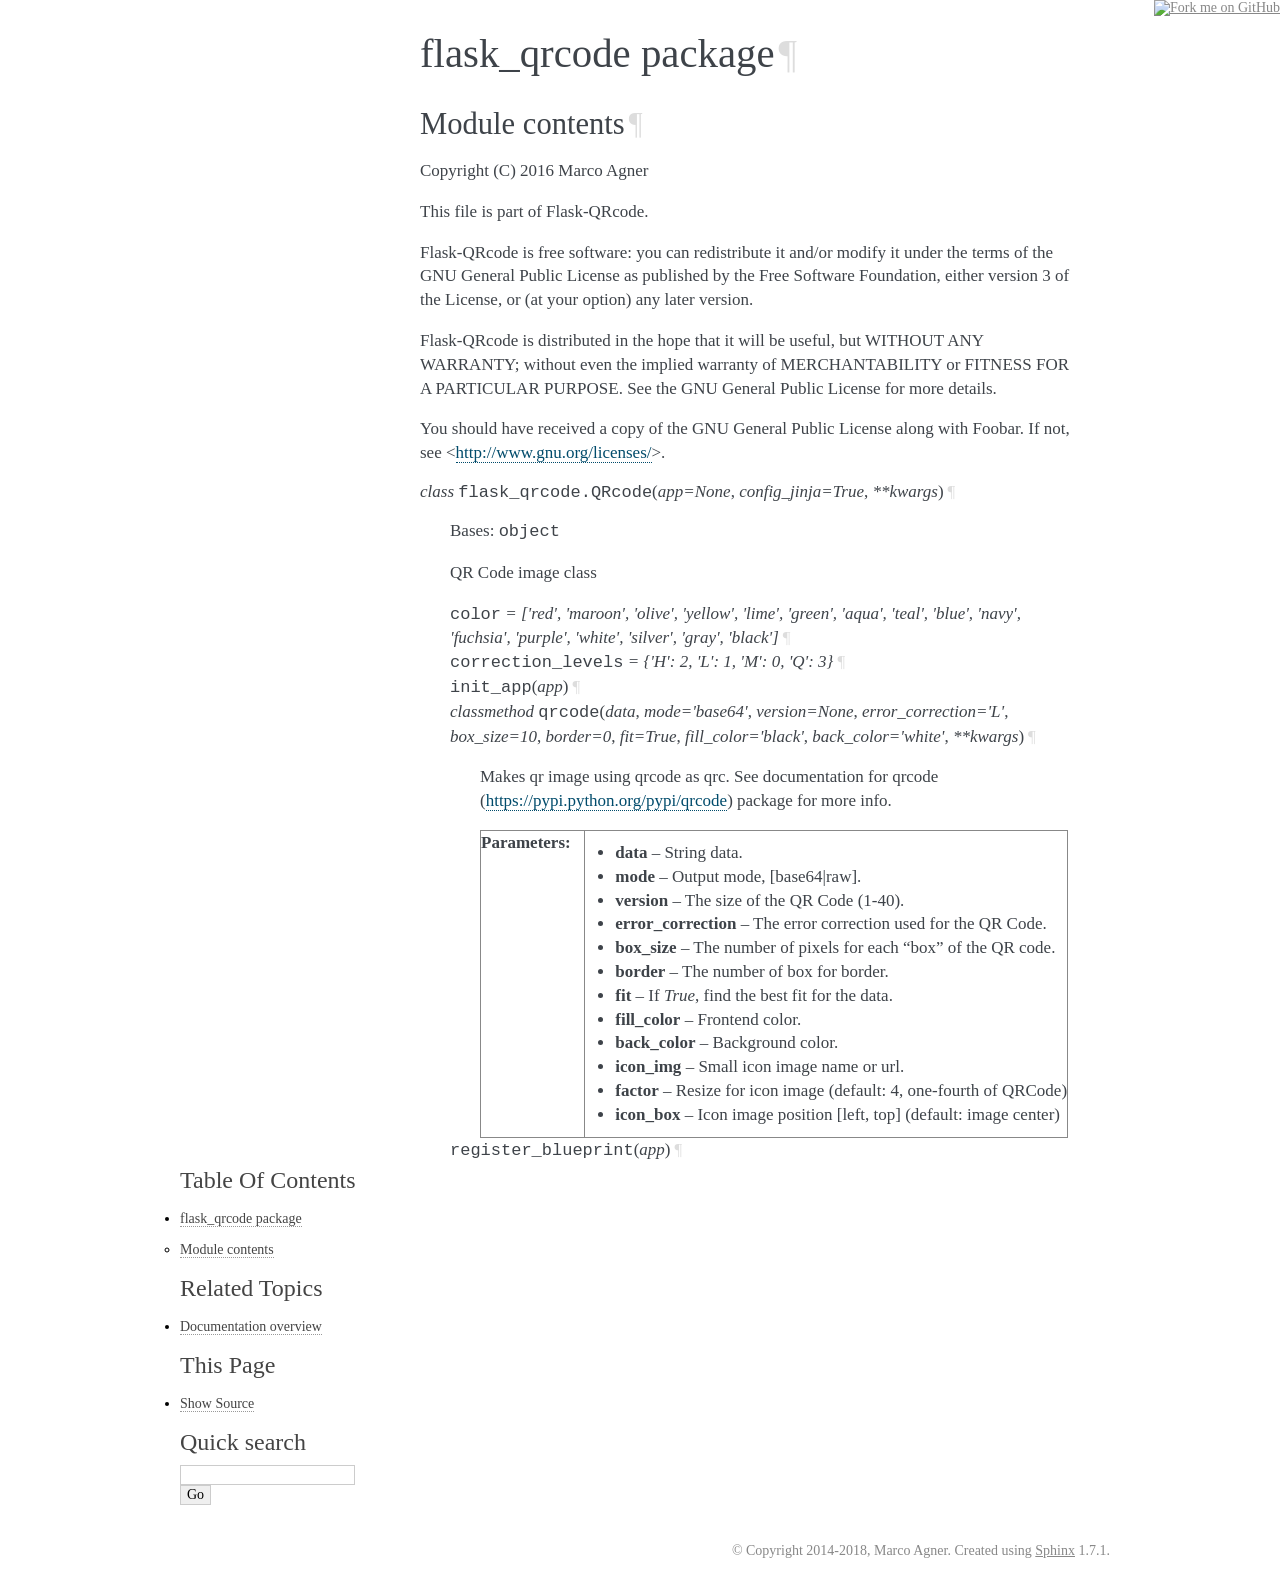
==== flask_qrcode.html @ ffb0a92d "sphinx docs update" ====
<!DOCTYPE html PUBLIC "-//W3C//DTD XHTML 1.0 Transitional//EN"
  "http://www.w3.org/TR/xhtml1/DTD/xhtml1-transitional.dtd">

<html xmlns="http://www.w3.org/1999/xhtml">
  <head>
    <meta http-equiv="X-UA-Compatible" content="IE=Edge" />
    <meta http-equiv="Content-Type" content="text/html; charset=utf-8" />
    <title>flask_qrcode package &#8212; Flask-QRcode v2.0.0 documentation</title>
    <link rel="stylesheet" href="_static/flasky.css" type="text/css" />
    <link rel="stylesheet" href="_static/pygments.css" type="text/css" />
    <script type="text/javascript" src="_static/documentation_options.js"></script>
    <script type="text/javascript" src="_static/jquery.js"></script>
    <script type="text/javascript" src="_static/underscore.js"></script>
    <script type="text/javascript" src="_static/doctools.js"></script>
    <link rel="index" title="Index" href="genindex.html" />
    <link rel="search" title="Search" href="search.html" />
     
    
    <meta name="viewport" content="width=device-width, initial-scale=0.9, maximum-scale=0.9">

  </head><body>
    
    

    <div class="related" role="navigation" aria-label="related navigation">
      <h3>Navigation</h3>
      <ul>
        <li class="right" style="margin-right: 10px">
          <a href="genindex.html" title="General Index"
             accesskey="I">index</a></li>
        <li class="right" >
          <a href="py-modindex.html" title="Python Module Index"
             >modules</a> |</li>
        <li class="nav-item nav-item-0"><a href="index.html">Flask-QRcode v2.0.0 documentation</a> &#187;</li> 
      </ul>
    </div>  

    <div class="document">
      <div class="documentwrapper">
        <div class="bodywrapper">
          <div class="body" role="main">
            
  <div class="section" id="flask-qrcode-package">
<h1>flask_qrcode package<a class="headerlink" href="#flask-qrcode-package" title="Permalink to this headline">¶</a></h1>
<div class="section" id="module-flask_qrcode">
<span id="module-contents"></span><h2>Module contents<a class="headerlink" href="#module-flask_qrcode" title="Permalink to this headline">¶</a></h2>
<p>Copyright (C) 2016 Marco Agner</p>
<p>This file is part of Flask-QRcode.</p>
<p>Flask-QRcode is free software: you can redistribute it and/or modify
it under the terms of the GNU General Public License as published by
the Free Software Foundation, either version 3 of the License, or
(at your option) any later version.</p>
<p>Flask-QRcode is distributed in the hope that it will be useful,
but WITHOUT ANY WARRANTY; without even the implied warranty of
MERCHANTABILITY or FITNESS FOR A PARTICULAR PURPOSE.  See the
GNU General Public License for more details.</p>
<p>You should have received a copy of the GNU General Public License
along with Foobar.  If not, see &lt;<a class="reference external" href="http://www.gnu.org/licenses/">http://www.gnu.org/licenses/</a>&gt;.</p>
<dl class="class">
<dt id="flask_qrcode.QRcode">
<em class="property">class </em><code class="descclassname">flask_qrcode.</code><code class="descname">QRcode</code><span class="sig-paren">(</span><em>app=None</em>, <em>config_jinja=True</em>, <em>**kwargs</em><span class="sig-paren">)</span><a class="headerlink" href="#flask_qrcode.QRcode" title="Permalink to this definition">¶</a></dt>
<dd><p>Bases: <code class="xref py py-class docutils literal notranslate"><span class="pre">object</span></code></p>
<p>QR Code image class</p>
<dl class="attribute">
<dt id="flask_qrcode.QRcode.color">
<code class="descname">color</code><em class="property"> = ['red', 'maroon', 'olive', 'yellow', 'lime', 'green', 'aqua', 'teal', 'blue', 'navy', 'fuchsia', 'purple', 'white', 'silver', 'gray', 'black']</em><a class="headerlink" href="#flask_qrcode.QRcode.color" title="Permalink to this definition">¶</a></dt>
<dd></dd></dl>

<dl class="attribute">
<dt id="flask_qrcode.QRcode.correction_levels">
<code class="descname">correction_levels</code><em class="property"> = {'H': 2, 'L': 1, 'M': 0, 'Q': 3}</em><a class="headerlink" href="#flask_qrcode.QRcode.correction_levels" title="Permalink to this definition">¶</a></dt>
<dd></dd></dl>

<dl class="method">
<dt id="flask_qrcode.QRcode.init_app">
<code class="descname">init_app</code><span class="sig-paren">(</span><em>app</em><span class="sig-paren">)</span><a class="headerlink" href="#flask_qrcode.QRcode.init_app" title="Permalink to this definition">¶</a></dt>
<dd></dd></dl>

<dl class="classmethod">
<dt id="flask_qrcode.QRcode.qrcode">
<em class="property">classmethod </em><code class="descname">qrcode</code><span class="sig-paren">(</span><em>data</em>, <em>mode='base64'</em>, <em>version=None</em>, <em>error_correction='L'</em>, <em>box_size=10</em>, <em>border=0</em>, <em>fit=True</em>, <em>fill_color='black'</em>, <em>back_color='white'</em>, <em>**kwargs</em><span class="sig-paren">)</span><a class="headerlink" href="#flask_qrcode.QRcode.qrcode" title="Permalink to this definition">¶</a></dt>
<dd><p>Makes qr image using qrcode as qrc. See documentation
for qrcode (<a class="reference external" href="https://pypi.python.org/pypi/qrcode">https://pypi.python.org/pypi/qrcode</a>) package for more info.</p>
<table class="docutils field-list" frame="void" rules="none">
<col class="field-name" />
<col class="field-body" />
<tbody valign="top">
<tr class="field-odd field"><th class="field-name">Parameters:</th><td class="field-body"><ul class="first last simple">
<li><strong>data</strong> – String data.</li>
<li><strong>mode</strong> – Output mode, [base64|raw].</li>
<li><strong>version</strong> – The size of the QR Code (1-40).</li>
<li><strong>error_correction</strong> – The error correction used for the QR Code.</li>
<li><strong>box_size</strong> – The number of pixels for each “box” of the QR code.</li>
<li><strong>border</strong> – The number of box for border.</li>
<li><strong>fit</strong> – If <cite>True</cite>, find the best fit for the data.</li>
<li><strong>fill_color</strong> – Frontend color.</li>
<li><strong>back_color</strong> – Background color.</li>
<li><strong>icon_img</strong> – Small icon image name or url.</li>
<li><strong>factor</strong> – Resize for icon image (default: 4, one-fourth of QRCode)</li>
<li><strong>icon_box</strong> – Icon image position [left, top] (default: image center)</li>
</ul>
</td>
</tr>
</tbody>
</table>
</dd></dl>

<dl class="method">
<dt id="flask_qrcode.QRcode.register_blueprint">
<code class="descname">register_blueprint</code><span class="sig-paren">(</span><em>app</em><span class="sig-paren">)</span><a class="headerlink" href="#flask_qrcode.QRcode.register_blueprint" title="Permalink to this definition">¶</a></dt>
<dd></dd></dl>

</dd></dl>

</div>
</div>


          </div>
        </div>
      </div>
      <div class="sphinxsidebar" role="navigation" aria-label="main navigation">
        <div class="sphinxsidebarwrapper">
  <h3><a href="index.html">Table Of Contents</a></h3>
  <ul>
<li><a class="reference internal" href="#">flask_qrcode package</a><ul>
<li><a class="reference internal" href="#module-flask_qrcode">Module contents</a></li>
</ul>
</li>
</ul>
<h3>Related Topics</h3>
<ul>
  <li><a href="index.html">Documentation overview</a><ul>
  </ul></li>
</ul>
  <div role="note" aria-label="source link">
    <h3>This Page</h3>
    <ul class="this-page-menu">
      <li><a href="_sources/flask_qrcode.rst.txt"
            rel="nofollow">Show Source</a></li>
    </ul>
   </div>
<div id="searchbox" style="display: none" role="search">
  <h3>Quick search</h3>
    <div class="searchformwrapper">
    <form class="search" action="search.html" method="get">
      <input type="text" name="q" />
      <input type="submit" value="Go" />
      <input type="hidden" name="check_keywords" value="yes" />
      <input type="hidden" name="area" value="default" />
    </form>
    </div>
</div>
<script type="text/javascript">$('#searchbox').show(0);</script>
        </div>
      </div>
      <div class="clearer"></div>
    </div>

<div class="github">
    <a href="https://github.com/marcoagner/Flask-QRcode">
        <span>Fork me on GitHub</span>
        <img src="https://s3.amazonaws.com/github/ribbons/forkme_right_darkblue_121621.png" alt="Fork me on GitHub">
    </a>
</div>


    
    <div class="footer" role="contentinfo">
        &#169; Copyright 2014-2018, Marco Agner.
      Created using <a href="http://sphinx-doc.org/">Sphinx</a> 1.7.1.
    </div>
    

  </body>
</html>
---- _static/flasky.css ----
/*
 * flasky.css_t
 * ~~~~~~~~~~~~
 *
 * :copyright: Copyright 2010 by Armin Ronacher.
 * :license: Flask Design License, see LICENSE for details.
 */




@import url("basic.css");

/* -- page layout ---------------------------------------------------------- */

body {
    font-family: 'Georgia', serif;
    font-size: 17px;
    background-color: white;
    color: #000;
    margin: 0;
    padding: 0;
}

div.document {
    width: 940px;
    margin: 30px auto 0 auto;
}

div.documentwrapper {
    float: left;
    width: 100%;
}

div.bodywrapper {
    margin: 0 0 0 220px;
}

div.sphinxsidebar {
    width: 220px;
}

hr {
    border: 1px solid #b1b4b6;
}

div.body {
    background-color: #fff;
    color: #3e4349;
    padding: 0 30px 0 30px;
}

img.floatingflask {
    padding: 0 0 10px 10px;
    float: right;
}

div.footer {
    width: 940px;
    margin: 20px auto 30px auto;
    font-size: 14px;
    color: #888;
    text-align: right;
}

div.footer a {
    color: #888;
}

div.related {
    display: none;
}

div.sphinxsidebar a {
    color: #444;
    text-decoration: none;
    border-bottom: 1px dotted #999;
}

div.sphinxsidebar a:hover {
    border-bottom: 1px solid #999;
}

div.sphinxsidebar {
    font-size: 14px;
    line-height: 1.5;
}

div.sphinxsidebarwrapper {
    padding: 18px 10px;
}

div.sphinxsidebarwrapper p.logo {
    padding: 0 0 20px 0;
    margin: 0;
    text-align: center;
}

div.sphinxsidebar h3,
div.sphinxsidebar h4 {
    font-family: 'Garamond', 'Georgia', serif;
    color: #444;
    font-size: 24px;
    font-weight: normal;
    margin: 0 0 5px 0;
    padding: 0;
}

div.sphinxsidebar h4 {
    font-size: 20px;
}

div.sphinxsidebar h3 a {
    color: #444;
}

div.sphinxsidebar p.logo a,
div.sphinxsidebar h3 a,
div.sphinxsidebar p.logo a:hover,
div.sphinxsidebar h3 a:hover {
    border: none;
}

div.sphinxsidebar p {
    color: #555;
    margin: 10px 0;
}

div.sphinxsidebar ul {
    margin: 10px 0;
    padding: 0;
    color: #000;
}

div.sphinxsidebar input {
    border: 1px solid #ccc;
    font-family: 'Georgia', serif;
    font-size: 1em;
}

/* -- body styles ---------------------------------------------------------- */

a {
    color: #004b6b;
    text-decoration: underline;
}

a:hover {
    color: #6d4100;
    text-decoration: underline;
}

div.body h1,
div.body h2,
div.body h3,
div.body h4,
div.body h5,
div.body h6 {
    font-family: 'Garamond', 'Georgia', serif;
    font-weight: normal;
    margin: 30px 0 10px 0;
    padding: 0;
}


div.body h1 { margin-top: 0; padding-top: 0; font-size: 240%; }
div.body h2 { font-size: 180%; }
div.body h3 { font-size: 150%; }
div.body h4 { font-size: 130%; }
div.body h5 { font-size: 100%; }
div.body h6 { font-size: 100%; }

a.headerlink {
    color: #ddd;
    padding: 0 4px;
    text-decoration: none;
}

a.headerlink:hover {
    color: #444;
    background: #eaeaea;
}

div.body p, div.body dd, div.body li {
    line-height: 1.4;
}

div.admonition {
    background: #fafafa;
    margin: 20px -30px;
    padding: 10px 30px;
    border-top: 1px solid #ccc;
    border-bottom: 1px solid #ccc;
}

div.admonition tt.xref, div.admonition a tt {
    border-bottom: 1px solid #fafafa;
}

dd div.admonition {
    margin-left: -60px;
    padding-left: 60px;
}

div.admonition p.admonition-title {
    font-family: 'Garamond', 'Georgia', serif;
    font-weight: normal;
    font-size: 24px;
    margin: 0 0 10px 0;
    padding: 0;
    line-height: 1;
}

div.admonition p.last {
    margin-bottom: 0;
}

div.highlight {
    background-color: white;
}

dt:target, .highlight {
    background: #faf3e8;
}

div.note {
    background-color: #eee;
    border: 1px solid #ccc;
}

div.seealso {
    background-color: #ffc;
    border: 1px solid #ff6;
}

div.topic {
    background-color: #eee;
}

p.admonition-title {
    display: inline;
}

p.admonition-title:after {
    content: ":";
}

pre, tt {
    font-family: 'Consolas', 'Menlo', 'Deja Vu Sans Mono', 'Bitstream Vera Sans Mono', monospace;
    font-size: 0.9em;
}

img.screenshot {
}

tt.descname, tt.descclassname {
    font-size: 0.95em;
}

tt.descname {
    padding-right: 0.08em;
}

img.screenshot {
    -moz-box-shadow: 2px 2px 4px #eee;
    -webkit-box-shadow: 2px 2px 4px #eee;
    box-shadow: 2px 2px 4px #eee;
}

table.docutils {
    border: 1px solid #888;
    -moz-box-shadow: 2px 2px 4px #eee;
    -webkit-box-shadow: 2px 2px 4px #eee;
    box-shadow: 2px 2px 4px #eee;
}

table.docutils td, table.docutils th {
    border: 1px solid #888;
    padding: 0.25em 0.7em;
}

table.field-list, table.footnote {
    border: none;
    -moz-box-shadow: none;
    -webkit-box-shadow: none;
    box-shadow: none;
}

table.footnote {
    margin: 15px 0;
    width: 100%;
    border: 1px solid #eee;
    background: #fdfdfd;
    font-size: 0.9em;
}

table.footnote + table.footnote {
    margin-top: -15px;
    border-top: none;
}

table.field-list th {
    padding: 0 0.8em 0 0;
}

table.field-list td {
    padding: 0;
}

table.footnote td.label {
    width: 0;
    padding: 0.3em 0 0.3em 0.5em;
}

table.footnote td {
    padding: 0.3em 0.5em;
}

dl {
    margin: 0;
    padding: 0;
}

dl dd {
    margin-left: 30px;
}

blockquote {
    margin: 0 0 0 30px;
    padding: 0;
}

ul, ol {
    margin: 10px 0 10px 30px;
    padding: 0;
}

pre {
    background: #eee;
    padding: 7px 30px;
    margin: 15px -30px;
    line-height: 1.3;
}

dl pre, blockquote pre, li pre {
    margin-left: -60px;
    padding-left: 60px;
}

dl dl pre {
    margin-left: -90px;
    padding-left: 90px;
}

tt {
    background-color: #ecf0f3;
    color: #222;
    /* padding: 1px 2px; */
}

tt.xref, a tt {
    background-color: #fbfbfb;
    border-bottom: 1px solid white;
}

a.reference {
    text-decoration: none;
    border-bottom: 1px dotted #004b6b;
}

a.reference:hover {
    border-bottom: 1px solid #6d4100;
}

a.footnote-reference {
    text-decoration: none;
    font-size: 0.7em;
    vertical-align: top;
    border-bottom: 1px dotted #004b6b;
}

a.footnote-reference:hover {
    border-bottom: 1px solid #6d4100;
}

a:hover tt {
    background: #eee;
}

.github {
    position: fixed;
    top: 0;
    right: 0;
    border: 0;
    font-size: 14px;
    color: #888;
}

.github a {
    color: #888;
}

.github span {
    display: none;
}

@media screen and (max-width: 875px) {
    body {
        margin: 0;
        padding: 20px 30px;
    }

    div.documentwrapper {
        float: none;
        background: white;
        margin: 0;
    }

    div.sphinxsidebar {
        display: block;
        float: none;
        width: 102.5%;
        margin: 50px -30px 0;
        padding: 10px 30px;
        background: #333;
        color: white;
    }

    div.sphinxsidebarwrapper {
        padding: 0;
    }

    div.sphinxsidebar h3, div.sphinxsidebar h4, div.sphinxsidebar p,
    div.sphinxsidebar h3 a {
        color: white;
    }

    div.sphinxsidebar a {
        color: #aaa;
    }

    div.sphinxsidebar p.logo {
        display: none;
    }

    div.document {
        width: 100%;
        margin: 0;
    }

    div.related {
        display: block;
        margin: 0;
        padding: 10px 0 20px 0;
    }

    div.related ul,
    div.related ul li {
        margin: 0;
        padding: 0;
    }

    div.bodywrapper {
        margin: 0;
    }

    div.body {
        min-height: 0;
        padding: 0;
    }

    .rtd_doc_footer {
        display: none;
    }

    div.footer {
        width: auto;
        margin: 0 -30px -20px;
        padding: 10px 30px 20px;
        background: #333;
    }

    .github {
        display: block;
        position: relative;
        margin: 0 -30px;
        padding: 10px 30px;
        background: #333;
    }

    .github img {
        display: none;
    }

    .github span {
        display: inline;
    }

    ul {
        margin-left: 0;
    }
}
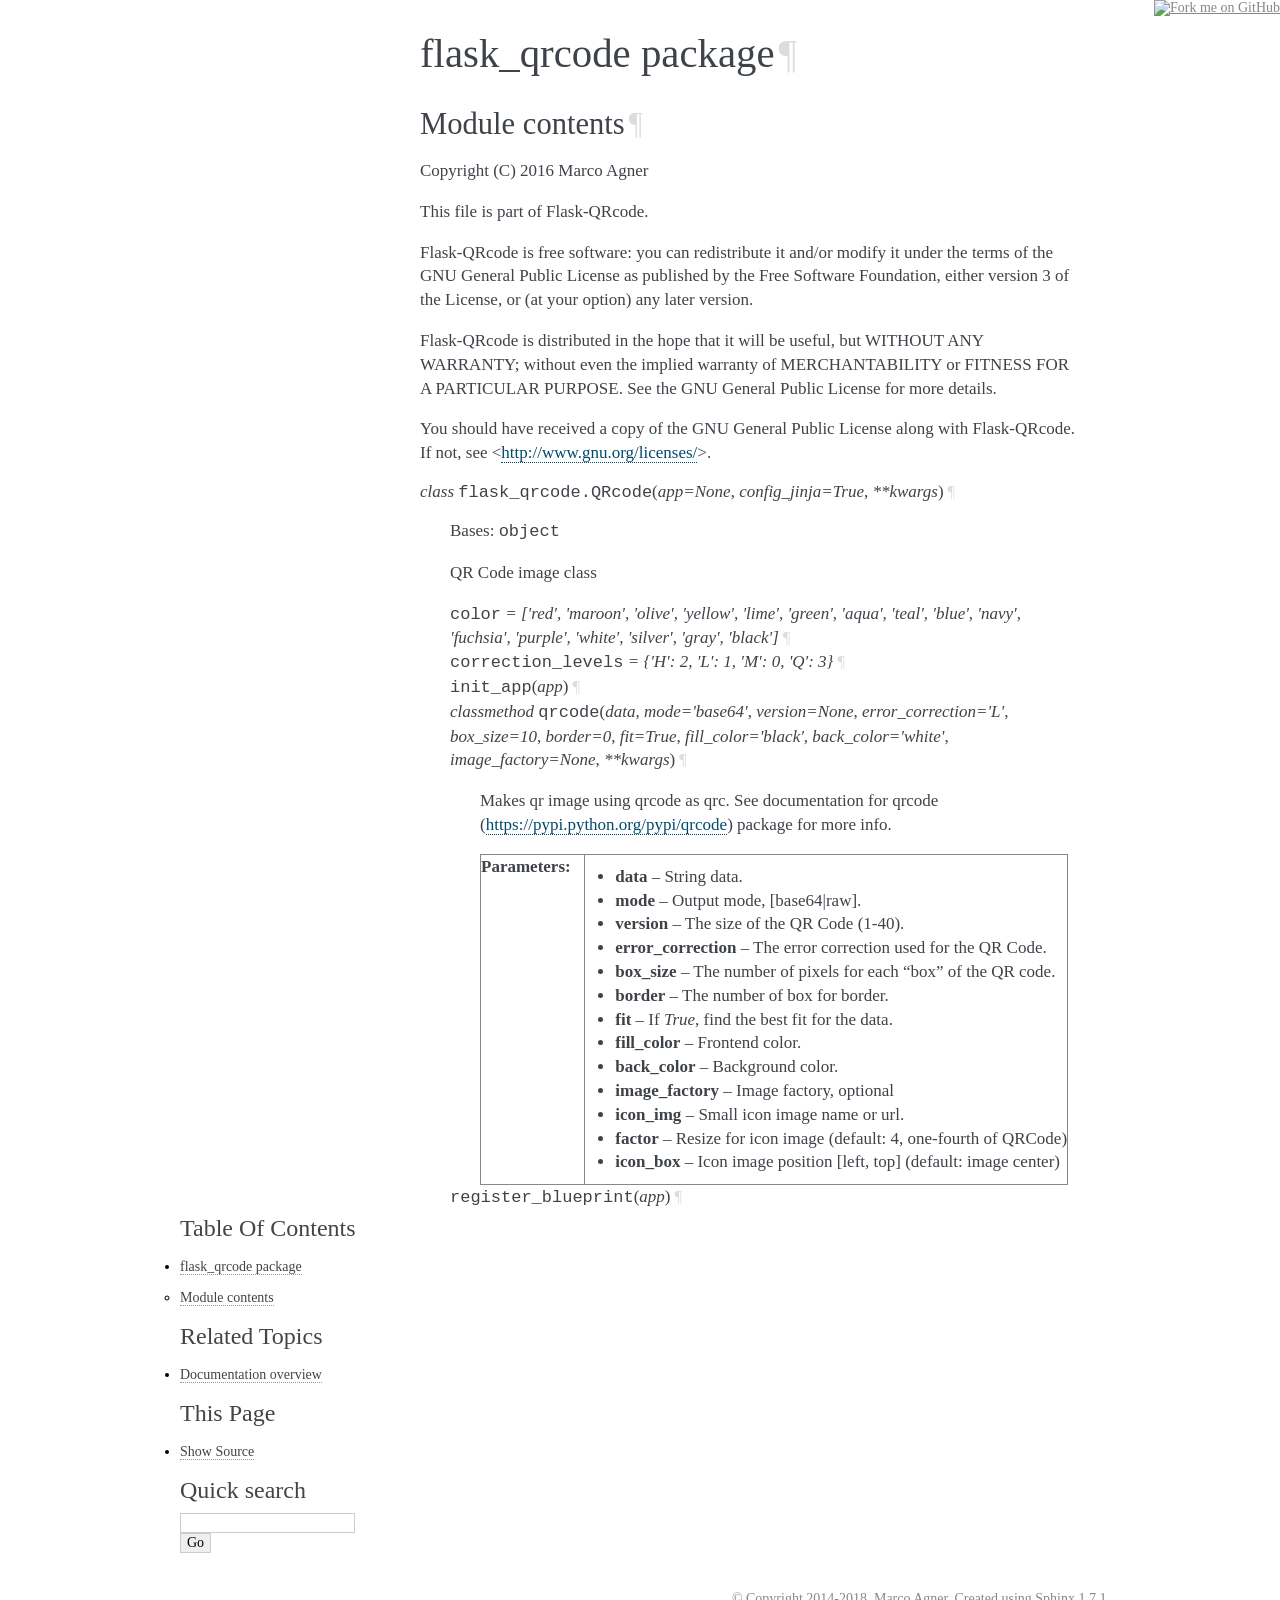
==== commit f9f1c9e9: "pushing re-generated docs" ====
--- a/flask_qrcode.html
+++ b/flask_qrcode.html
@@ -6,7 +6,7 @@
   <head>
     <meta http-equiv="X-UA-Compatible" content="IE=Edge" />
     <meta http-equiv="Content-Type" content="text/html; charset=utf-8" />
-    <title>flask_qrcode package &#8212; Flask-QRcode v2.0.0 documentation</title>
+    <title>flask_qrcode package &#8212; Flask-QRcode v3.1.0 documentation</title>
     <link rel="stylesheet" href="_static/flasky.css" type="text/css" />
     <link rel="stylesheet" href="_static/pygments.css" type="text/css" />
     <script type="text/javascript" src="_static/documentation_options.js"></script>
@@ -32,7 +32,7 @@
         <li class="right" >
           <a href="py-modindex.html" title="Python Module Index"
              >modules</a> |</li>
-        <li class="nav-item nav-item-0"><a href="index.html">Flask-QRcode v2.0.0 documentation</a> &#187;</li> 
+        <li class="nav-item nav-item-0"><a href="index.html">Flask-QRcode v3.1.0 documentation</a> &#187;</li> 
       </ul>
     </div>  
 
@@ -56,7 +56,7 @@
 MERCHANTABILITY or FITNESS FOR A PARTICULAR PURPOSE.  See the
 GNU General Public License for more details.</p>
 <p>You should have received a copy of the GNU General Public License
-along with Foobar.  If not, see &lt;<a class="reference external" href="http://www.gnu.org/licenses/">http://www.gnu.org/licenses/</a>&gt;.</p>
+along with Flask-QRcode.  If not, see &lt;<a class="reference external" href="http://www.gnu.org/licenses/">http://www.gnu.org/licenses/</a>&gt;.</p>
 <dl class="class">
 <dt id="flask_qrcode.QRcode">
 <em class="property">class </em><code class="descclassname">flask_qrcode.</code><code class="descname">QRcode</code><span class="sig-paren">(</span><em>app=None</em>, <em>config_jinja=True</em>, <em>**kwargs</em><span class="sig-paren">)</span><a class="headerlink" href="#flask_qrcode.QRcode" title="Permalink to this definition">¶</a></dt>
@@ -79,7 +79,7 @@
 
 <dl class="classmethod">
 <dt id="flask_qrcode.QRcode.qrcode">
-<em class="property">classmethod </em><code class="descname">qrcode</code><span class="sig-paren">(</span><em>data</em>, <em>mode='base64'</em>, <em>version=None</em>, <em>error_correction='L'</em>, <em>box_size=10</em>, <em>border=0</em>, <em>fit=True</em>, <em>fill_color='black'</em>, <em>back_color='white'</em>, <em>**kwargs</em><span class="sig-paren">)</span><a class="headerlink" href="#flask_qrcode.QRcode.qrcode" title="Permalink to this definition">¶</a></dt>
+<em class="property">classmethod </em><code class="descname">qrcode</code><span class="sig-paren">(</span><em>data</em>, <em>mode='base64'</em>, <em>version=None</em>, <em>error_correction='L'</em>, <em>box_size=10</em>, <em>border=0</em>, <em>fit=True</em>, <em>fill_color='black'</em>, <em>back_color='white'</em>, <em>image_factory=None</em>, <em>**kwargs</em><span class="sig-paren">)</span><a class="headerlink" href="#flask_qrcode.QRcode.qrcode" title="Permalink to this definition">¶</a></dt>
 <dd><p>Makes qr image using qrcode as qrc. See documentation
 for qrcode (<a class="reference external" href="https://pypi.python.org/pypi/qrcode">https://pypi.python.org/pypi/qrcode</a>) package for more info.</p>
 <table class="docutils field-list" frame="void" rules="none">
@@ -96,6 +96,7 @@
 <li><strong>fit</strong> – If <cite>True</cite>, find the best fit for the data.</li>
 <li><strong>fill_color</strong> – Frontend color.</li>
 <li><strong>back_color</strong> – Background color.</li>
+<li><strong>image_factory</strong> – Image factory, optional</li>
 <li><strong>icon_img</strong> – Small icon image name or url.</li>
 <li><strong>factor</strong> – Resize for icon image (default: 4, one-fourth of QRCode)</li>
 <li><strong>icon_box</strong> – Icon image position [left, top] (default: image center)</li>
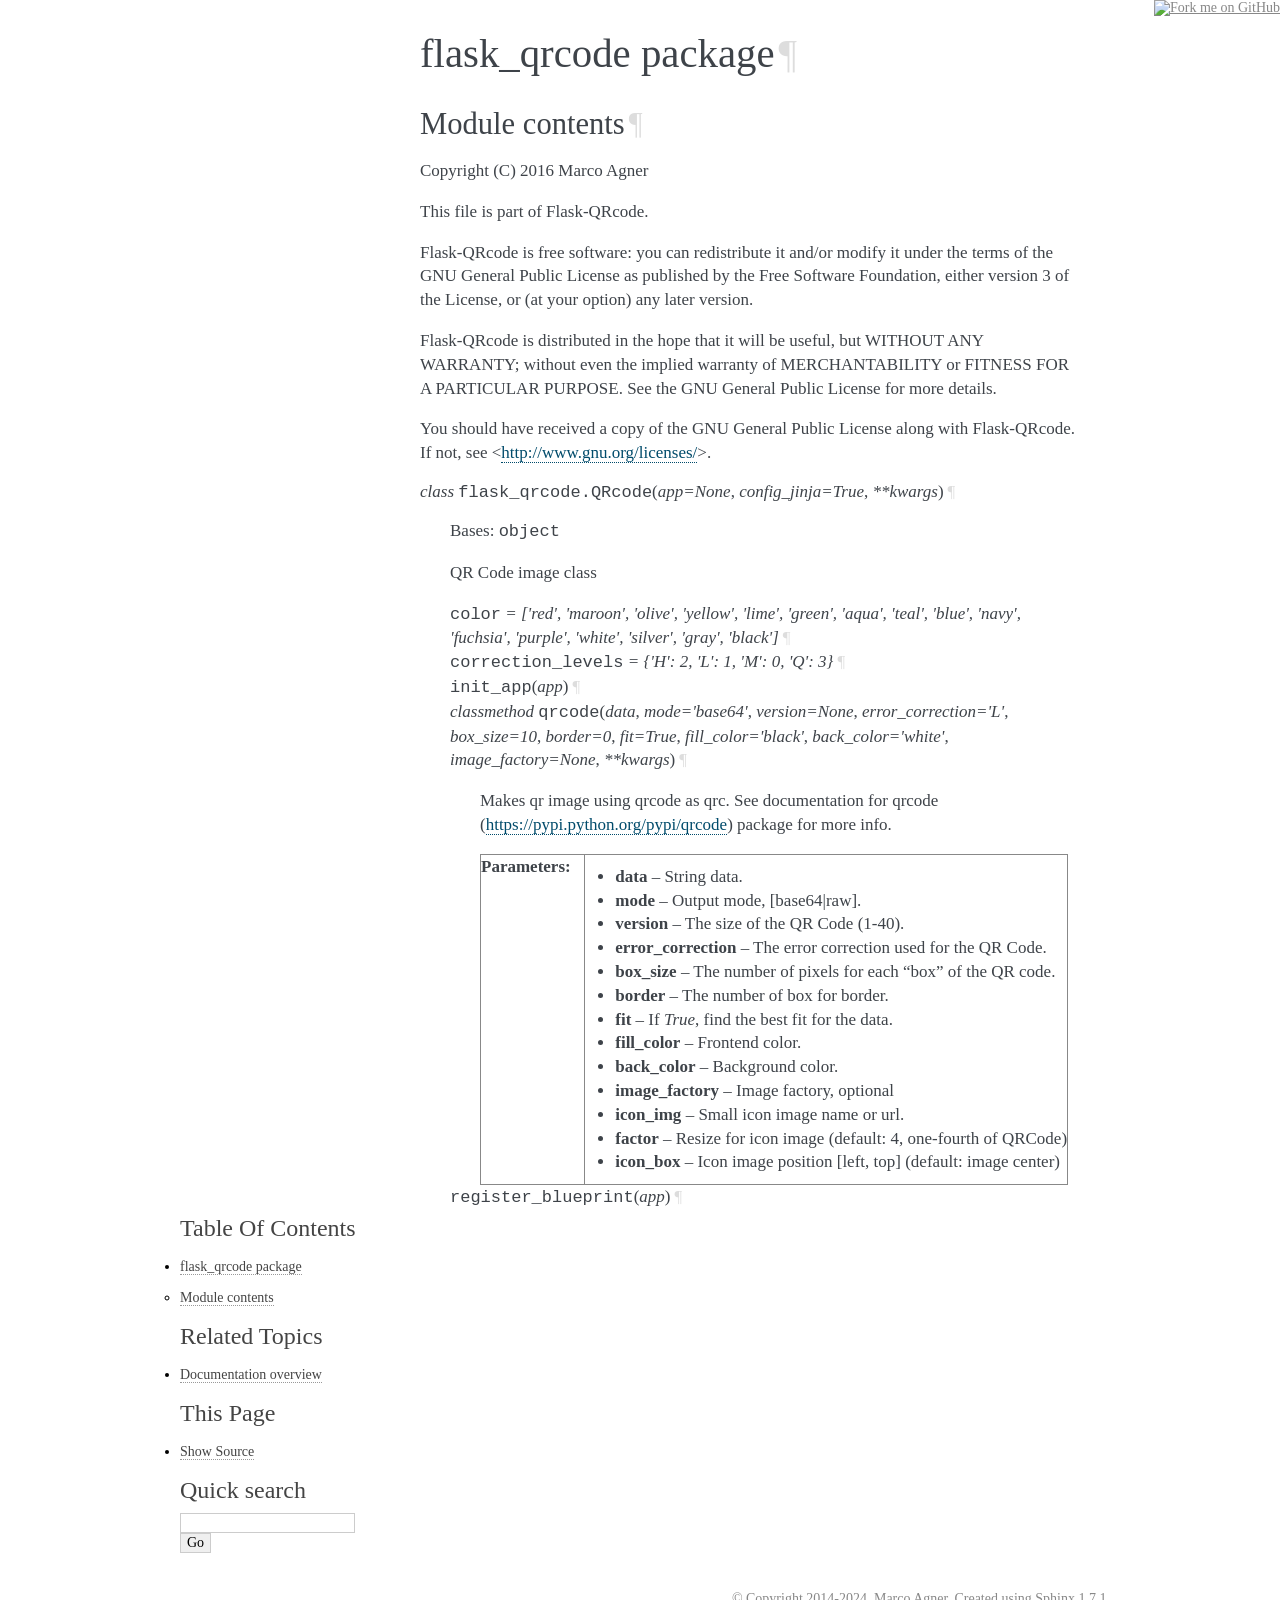
==== commit c93d0a7c: "updated docs to 3.2" ====
--- a/flask_qrcode.html
+++ b/flask_qrcode.html
@@ -2,11 +2,11 @@
 <!DOCTYPE html PUBLIC "-//W3C//DTD XHTML 1.0 Transitional//EN"
   "http://www.w3.org/TR/xhtml1/DTD/xhtml1-transitional.dtd">
 
-<html xmlns="http://www.w3.org/1999/xhtml">
+<html xmlns="http://www.w3.org/1999/xhtml" lang="en">
   <head>
     <meta http-equiv="X-UA-Compatible" content="IE=Edge" />
     <meta http-equiv="Content-Type" content="text/html; charset=utf-8" />
-    <title>flask_qrcode package &#8212; Flask-QRcode v3.1.0 documentation</title>
+    <title>flask_qrcode package &#8212; Flask-QRcode v3.2.0 documentation</title>
     <link rel="stylesheet" href="_static/flasky.css" type="text/css" />
     <link rel="stylesheet" href="_static/pygments.css" type="text/css" />
     <script type="text/javascript" src="_static/documentation_options.js"></script>
@@ -32,7 +32,7 @@
         <li class="right" >
           <a href="py-modindex.html" title="Python Module Index"
              >modules</a> |</li>
-        <li class="nav-item nav-item-0"><a href="index.html">Flask-QRcode v3.1.0 documentation</a> &#187;</li> 
+        <li class="nav-item nav-item-0"><a href="index.html">Flask-QRcode v3.2.0 documentation</a> &#187;</li> 
       </ul>
     </div>  
 
@@ -169,7 +169,7 @@
 
     
     <div class="footer" role="contentinfo">
-        &#169; Copyright 2014-2018, Marco Agner.
+        &#169; Copyright 2014-2024, Marco Agner.
       Created using <a href="http://sphinx-doc.org/">Sphinx</a> 1.7.1.
     </div>
     
--- a/_static/pygments.css
+++ b/_static/pygments.css
@@ -0,0 +1,75 @@
+pre { line-height: 125%; }
+td.linenos .normal { color: inherit; background-color: transparent; padding-left: 5px; padding-right: 5px; }
+span.linenos { color: inherit; background-color: transparent; padding-left: 5px; padding-right: 5px; }
+td.linenos .special { color: #000000; background-color: #ffffc0; padding-left: 5px; padding-right: 5px; }
+span.linenos.special { color: #000000; background-color: #ffffc0; padding-left: 5px; padding-right: 5px; }
+.highlight .hll { background-color: #ffffcc }
+.highlight { background: #eeffcc; }
+.highlight .c { color: #408090; font-style: italic } /* Comment */
+.highlight .err { border: 1px solid #FF0000 } /* Error */
+.highlight .k { color: #007020; font-weight: bold } /* Keyword */
+.highlight .o { color: #666666 } /* Operator */
+.highlight .ch { color: #408090; font-style: italic } /* Comment.Hashbang */
+.highlight .cm { color: #408090; font-style: italic } /* Comment.Multiline */
+.highlight .cp { color: #007020 } /* Comment.Preproc */
+.highlight .cpf { color: #408090; font-style: italic } /* Comment.PreprocFile */
+.highlight .c1 { color: #408090; font-style: italic } /* Comment.Single */
+.highlight .cs { color: #408090; background-color: #fff0f0 } /* Comment.Special */
+.highlight .gd { color: #A00000 } /* Generic.Deleted */
+.highlight .ge { font-style: italic } /* Generic.Emph */
+.highlight .ges { font-weight: bold; font-style: italic } /* Generic.EmphStrong */
+.highlight .gr { color: #FF0000 } /* Generic.Error */
+.highlight .gh { color: #000080; font-weight: bold } /* Generic.Heading */
+.highlight .gi { color: #00A000 } /* Generic.Inserted */
+.highlight .go { color: #333333 } /* Generic.Output */
+.highlight .gp { color: #c65d09; font-weight: bold } /* Generic.Prompt */
+.highlight .gs { font-weight: bold } /* Generic.Strong */
+.highlight .gu { color: #800080; font-weight: bold } /* Generic.Subheading */
+.highlight .gt { color: #0044DD } /* Generic.Traceback */
+.highlight .kc { color: #007020; font-weight: bold } /* Keyword.Constant */
+.highlight .kd { color: #007020; font-weight: bold } /* Keyword.Declaration */
+.highlight .kn { color: #007020; font-weight: bold } /* Keyword.Namespace */
+.highlight .kp { color: #007020 } /* Keyword.Pseudo */
+.highlight .kr { color: #007020; font-weight: bold } /* Keyword.Reserved */
+.highlight .kt { color: #902000 } /* Keyword.Type */
+.highlight .m { color: #208050 } /* Literal.Number */
+.highlight .s { color: #4070a0 } /* Literal.String */
+.highlight .na { color: #4070a0 } /* Name.Attribute */
+.highlight .nb { color: #007020 } /* Name.Builtin */
+.highlight .nc { color: #0e84b5; font-weight: bold } /* Name.Class */
+.highlight .no { color: #60add5 } /* Name.Constant */
+.highlight .nd { color: #555555; font-weight: bold } /* Name.Decorator */
+.highlight .ni { color: #d55537; font-weight: bold } /* Name.Entity */
+.highlight .ne { color: #007020 } /* Name.Exception */
+.highlight .nf { color: #06287e } /* Name.Function */
+.highlight .nl { color: #002070; font-weight: bold } /* Name.Label */
+.highlight .nn { color: #0e84b5; font-weight: bold } /* Name.Namespace */
+.highlight .nt { color: #062873; font-weight: bold } /* Name.Tag */
+.highlight .nv { color: #bb60d5 } /* Name.Variable */
+.highlight .ow { color: #007020; font-weight: bold } /* Operator.Word */
+.highlight .w { color: #bbbbbb } /* Text.Whitespace */
+.highlight .mb { color: #208050 } /* Literal.Number.Bin */
+.highlight .mf { color: #208050 } /* Literal.Number.Float */
+.highlight .mh { color: #208050 } /* Literal.Number.Hex */
+.highlight .mi { color: #208050 } /* Literal.Number.Integer */
+.highlight .mo { color: #208050 } /* Literal.Number.Oct */
+.highlight .sa { color: #4070a0 } /* Literal.String.Affix */
+.highlight .sb { color: #4070a0 } /* Literal.String.Backtick */
+.highlight .sc { color: #4070a0 } /* Literal.String.Char */
+.highlight .dl { color: #4070a0 } /* Literal.String.Delimiter */
+.highlight .sd { color: #4070a0; font-style: italic } /* Literal.String.Doc */
+.highlight .s2 { color: #4070a0 } /* Literal.String.Double */
+.highlight .se { color: #4070a0; font-weight: bold } /* Literal.String.Escape */
+.highlight .sh { color: #4070a0 } /* Literal.String.Heredoc */
+.highlight .si { color: #70a0d0; font-style: italic } /* Literal.String.Interpol */
+.highlight .sx { color: #c65d09 } /* Literal.String.Other */
+.highlight .sr { color: #235388 } /* Literal.String.Regex */
+.highlight .s1 { color: #4070a0 } /* Literal.String.Single */
+.highlight .ss { color: #517918 } /* Literal.String.Symbol */
+.highlight .bp { color: #007020 } /* Name.Builtin.Pseudo */
+.highlight .fm { color: #06287e } /* Name.Function.Magic */
+.highlight .vc { color: #bb60d5 } /* Name.Variable.Class */
+.highlight .vg { color: #bb60d5 } /* Name.Variable.Global */
+.highlight .vi { color: #bb60d5 } /* Name.Variable.Instance */
+.highlight .vm { color: #bb60d5 } /* Name.Variable.Magic */
+.highlight .il { color: #208050 } /* Literal.Number.Integer.Long */
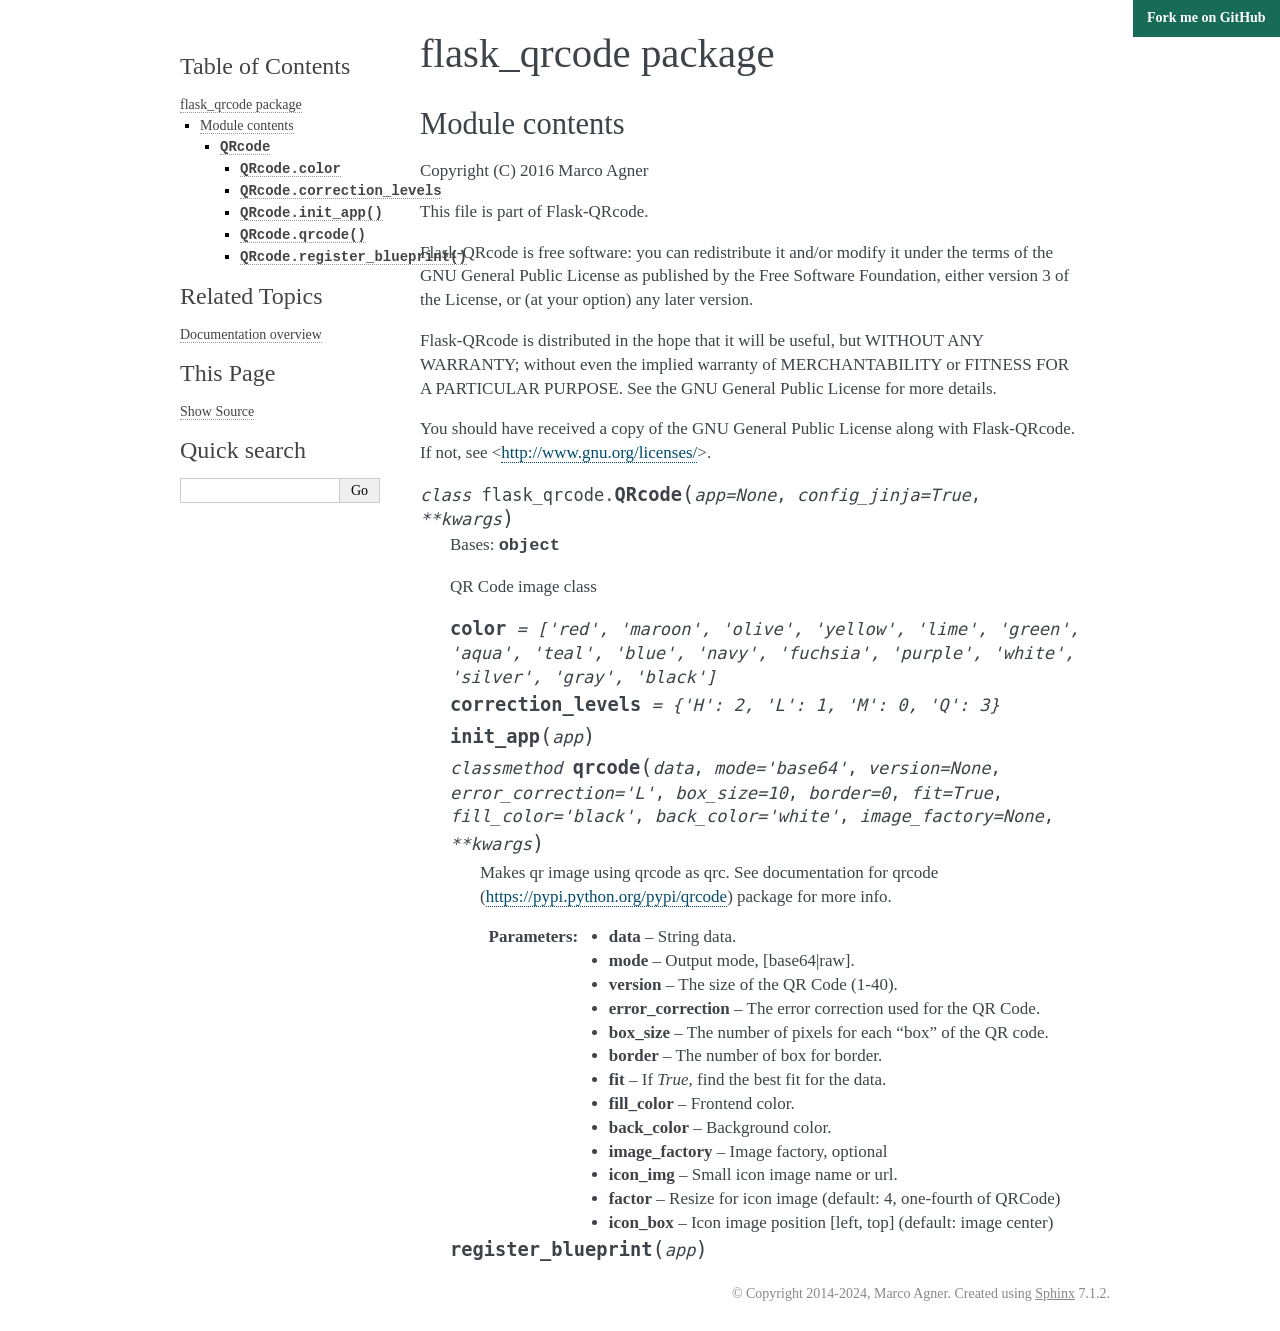
==== commit 7a99ee08: "deploy: 21409079132f9a145b3c766bb52654a8f8225e87" ====
--- a/flask_qrcode.html
+++ b/flask_qrcode.html
@@ -1,18 +1,17 @@
+<!DOCTYPE html>
 
-<!DOCTYPE html PUBLIC "-//W3C//DTD XHTML 1.0 Transitional//EN"
-  "http://www.w3.org/TR/xhtml1/DTD/xhtml1-transitional.dtd">
+<html lang="en">
+  <head>
+    <meta charset="utf-8" />
+    <meta name="viewport" content="width=device-width, initial-scale=1.0" /><meta name="viewport" content="width=device-width, initial-scale=1" />
 
-<html xmlns="http://www.w3.org/1999/xhtml" lang="en">
-  <head>
-    <meta http-equiv="X-UA-Compatible" content="IE=Edge" />
-    <meta http-equiv="Content-Type" content="text/html; charset=utf-8" />
     <title>flask_qrcode package &#8212; Flask-QRcode v3.2.0 documentation</title>
-    <link rel="stylesheet" href="_static/flasky.css" type="text/css" />
-    <link rel="stylesheet" href="_static/pygments.css" type="text/css" />
-    <script type="text/javascript" src="_static/documentation_options.js"></script>
-    <script type="text/javascript" src="_static/jquery.js"></script>
-    <script type="text/javascript" src="_static/underscore.js"></script>
-    <script type="text/javascript" src="_static/doctools.js"></script>
+    <link rel="stylesheet" type="text/css" href="_static/pygments.css?v=03e43079" />
+    <link rel="stylesheet" type="text/css" href="_static/flasky.css?v=51657187" />
+    <link rel="stylesheet" type="text/css" href="_static/github-fork.css?v=864b0e33" />
+    <script data-url_root="./" id="documentation_options" src="_static/documentation_options.js?v=ccfc871c"></script>
+    <script src="_static/doctools.js?v=888ff710"></script>
+    <script src="_static/sphinx_highlight.js?v=4825356b"></script>
     <link rel="index" title="Index" href="genindex.html" />
     <link rel="search" title="Search" href="search.html" />
      
@@ -32,7 +31,8 @@
         <li class="right" >
           <a href="py-modindex.html" title="Python Module Index"
              >modules</a> |</li>
-        <li class="nav-item nav-item-0"><a href="index.html">Flask-QRcode v3.2.0 documentation</a> &#187;</li> 
+        <li class="nav-item nav-item-0"><a href="index.html">Flask-QRcode v3.2.0 documentation</a> &#187;</li>
+        <li class="nav-item nav-item-this"><a href="">flask_qrcode package</a></li> 
       </ul>
     </div>  
 
@@ -41,10 +41,10 @@
         <div class="bodywrapper">
           <div class="body" role="main">
             
-  <div class="section" id="flask-qrcode-package">
-<h1>flask_qrcode package<a class="headerlink" href="#flask-qrcode-package" title="Permalink to this headline">¶</a></h1>
-<div class="section" id="module-flask_qrcode">
-<span id="module-contents"></span><h2>Module contents<a class="headerlink" href="#module-flask_qrcode" title="Permalink to this headline">¶</a></h2>
+  <section id="flask-qrcode-package">
+<h1>flask_qrcode package<a class="headerlink" href="#flask-qrcode-package" title="Permalink to this heading">¶</a></h1>
+<section id="module-flask_qrcode">
+<span id="module-contents"></span><h2>Module contents<a class="headerlink" href="#module-flask_qrcode" title="Permalink to this heading">¶</a></h2>
 <p>Copyright (C) 2016 Marco Agner</p>
 <p>This file is part of Flask-QRcode.</p>
 <p>Flask-QRcode is free software: you can redistribute it and/or modify
@@ -57,80 +57,89 @@
 GNU General Public License for more details.</p>
 <p>You should have received a copy of the GNU General Public License
 along with Flask-QRcode.  If not, see &lt;<a class="reference external" href="http://www.gnu.org/licenses/">http://www.gnu.org/licenses/</a>&gt;.</p>
-<dl class="class">
-<dt id="flask_qrcode.QRcode">
-<em class="property">class </em><code class="descclassname">flask_qrcode.</code><code class="descname">QRcode</code><span class="sig-paren">(</span><em>app=None</em>, <em>config_jinja=True</em>, <em>**kwargs</em><span class="sig-paren">)</span><a class="headerlink" href="#flask_qrcode.QRcode" title="Permalink to this definition">¶</a></dt>
+<dl class="py class">
+<dt class="sig sig-object py" id="flask_qrcode.QRcode">
+<em class="property"><span class="pre">class</span><span class="w"> </span></em><span class="sig-prename descclassname"><span class="pre">flask_qrcode.</span></span><span class="sig-name descname"><span class="pre">QRcode</span></span><span class="sig-paren">(</span><em class="sig-param"><span class="n"><span class="pre">app</span></span><span class="o"><span class="pre">=</span></span><span class="default_value"><span class="pre">None</span></span></em>, <em class="sig-param"><span class="n"><span class="pre">config_jinja</span></span><span class="o"><span class="pre">=</span></span><span class="default_value"><span class="pre">True</span></span></em>, <em class="sig-param"><span class="o"><span class="pre">**</span></span><span class="n"><span class="pre">kwargs</span></span></em><span class="sig-paren">)</span><a class="headerlink" href="#flask_qrcode.QRcode" title="Permalink to this definition">¶</a></dt>
 <dd><p>Bases: <code class="xref py py-class docutils literal notranslate"><span class="pre">object</span></code></p>
 <p>QR Code image class</p>
-<dl class="attribute">
-<dt id="flask_qrcode.QRcode.color">
-<code class="descname">color</code><em class="property"> = ['red', 'maroon', 'olive', 'yellow', 'lime', 'green', 'aqua', 'teal', 'blue', 'navy', 'fuchsia', 'purple', 'white', 'silver', 'gray', 'black']</em><a class="headerlink" href="#flask_qrcode.QRcode.color" title="Permalink to this definition">¶</a></dt>
+<dl class="py attribute">
+<dt class="sig sig-object py" id="flask_qrcode.QRcode.color">
+<span class="sig-name descname"><span class="pre">color</span></span><em class="property"><span class="w"> </span><span class="p"><span class="pre">=</span></span><span class="w"> </span><span class="pre">['red',</span> <span class="pre">'maroon',</span> <span class="pre">'olive',</span> <span class="pre">'yellow',</span> <span class="pre">'lime',</span> <span class="pre">'green',</span> <span class="pre">'aqua',</span> <span class="pre">'teal',</span> <span class="pre">'blue',</span> <span class="pre">'navy',</span> <span class="pre">'fuchsia',</span> <span class="pre">'purple',</span> <span class="pre">'white',</span> <span class="pre">'silver',</span> <span class="pre">'gray',</span> <span class="pre">'black']</span></em><a class="headerlink" href="#flask_qrcode.QRcode.color" title="Permalink to this definition">¶</a></dt>
 <dd></dd></dl>
 
-<dl class="attribute">
-<dt id="flask_qrcode.QRcode.correction_levels">
-<code class="descname">correction_levels</code><em class="property"> = {'H': 2, 'L': 1, 'M': 0, 'Q': 3}</em><a class="headerlink" href="#flask_qrcode.QRcode.correction_levels" title="Permalink to this definition">¶</a></dt>
+<dl class="py attribute">
+<dt class="sig sig-object py" id="flask_qrcode.QRcode.correction_levels">
+<span class="sig-name descname"><span class="pre">correction_levels</span></span><em class="property"><span class="w"> </span><span class="p"><span class="pre">=</span></span><span class="w"> </span><span class="pre">{'H':</span> <span class="pre">2,</span> <span class="pre">'L':</span> <span class="pre">1,</span> <span class="pre">'M':</span> <span class="pre">0,</span> <span class="pre">'Q':</span> <span class="pre">3}</span></em><a class="headerlink" href="#flask_qrcode.QRcode.correction_levels" title="Permalink to this definition">¶</a></dt>
 <dd></dd></dl>
 
-<dl class="method">
-<dt id="flask_qrcode.QRcode.init_app">
-<code class="descname">init_app</code><span class="sig-paren">(</span><em>app</em><span class="sig-paren">)</span><a class="headerlink" href="#flask_qrcode.QRcode.init_app" title="Permalink to this definition">¶</a></dt>
+<dl class="py method">
+<dt class="sig sig-object py" id="flask_qrcode.QRcode.init_app">
+<span class="sig-name descname"><span class="pre">init_app</span></span><span class="sig-paren">(</span><em class="sig-param"><span class="n"><span class="pre">app</span></span></em><span class="sig-paren">)</span><a class="headerlink" href="#flask_qrcode.QRcode.init_app" title="Permalink to this definition">¶</a></dt>
 <dd></dd></dl>
 
-<dl class="classmethod">
-<dt id="flask_qrcode.QRcode.qrcode">
-<em class="property">classmethod </em><code class="descname">qrcode</code><span class="sig-paren">(</span><em>data</em>, <em>mode='base64'</em>, <em>version=None</em>, <em>error_correction='L'</em>, <em>box_size=10</em>, <em>border=0</em>, <em>fit=True</em>, <em>fill_color='black'</em>, <em>back_color='white'</em>, <em>image_factory=None</em>, <em>**kwargs</em><span class="sig-paren">)</span><a class="headerlink" href="#flask_qrcode.QRcode.qrcode" title="Permalink to this definition">¶</a></dt>
+<dl class="py method">
+<dt class="sig sig-object py" id="flask_qrcode.QRcode.qrcode">
+<em class="property"><span class="pre">classmethod</span><span class="w"> </span></em><span class="sig-name descname"><span class="pre">qrcode</span></span><span class="sig-paren">(</span><em class="sig-param"><span class="n"><span class="pre">data</span></span></em>, <em class="sig-param"><span class="n"><span class="pre">mode</span></span><span class="o"><span class="pre">=</span></span><span class="default_value"><span class="pre">'base64'</span></span></em>, <em class="sig-param"><span class="n"><span class="pre">version</span></span><span class="o"><span class="pre">=</span></span><span class="default_value"><span class="pre">None</span></span></em>, <em class="sig-param"><span class="n"><span class="pre">error_correction</span></span><span class="o"><span class="pre">=</span></span><span class="default_value"><span class="pre">'L'</span></span></em>, <em class="sig-param"><span class="n"><span class="pre">box_size</span></span><span class="o"><span class="pre">=</span></span><span class="default_value"><span class="pre">10</span></span></em>, <em class="sig-param"><span class="n"><span class="pre">border</span></span><span class="o"><span class="pre">=</span></span><span class="default_value"><span class="pre">0</span></span></em>, <em class="sig-param"><span class="n"><span class="pre">fit</span></span><span class="o"><span class="pre">=</span></span><span class="default_value"><span class="pre">True</span></span></em>, <em class="sig-param"><span class="n"><span class="pre">fill_color</span></span><span class="o"><span class="pre">=</span></span><span class="default_value"><span class="pre">'black'</span></span></em>, <em class="sig-param"><span class="n"><span class="pre">back_color</span></span><span class="o"><span class="pre">=</span></span><span class="default_value"><span class="pre">'white'</span></span></em>, <em class="sig-param"><span class="n"><span class="pre">image_factory</span></span><span class="o"><span class="pre">=</span></span><span class="default_value"><span class="pre">None</span></span></em>, <em class="sig-param"><span class="o"><span class="pre">**</span></span><span class="n"><span class="pre">kwargs</span></span></em><span class="sig-paren">)</span><a class="headerlink" href="#flask_qrcode.QRcode.qrcode" title="Permalink to this definition">¶</a></dt>
 <dd><p>Makes qr image using qrcode as qrc. See documentation
 for qrcode (<a class="reference external" href="https://pypi.python.org/pypi/qrcode">https://pypi.python.org/pypi/qrcode</a>) package for more info.</p>
-<table class="docutils field-list" frame="void" rules="none">
-<col class="field-name" />
-<col class="field-body" />
-<tbody valign="top">
-<tr class="field-odd field"><th class="field-name">Parameters:</th><td class="field-body"><ul class="first last simple">
-<li><strong>data</strong> – String data.</li>
-<li><strong>mode</strong> – Output mode, [base64|raw].</li>
-<li><strong>version</strong> – The size of the QR Code (1-40).</li>
-<li><strong>error_correction</strong> – The error correction used for the QR Code.</li>
-<li><strong>box_size</strong> – The number of pixels for each “box” of the QR code.</li>
-<li><strong>border</strong> – The number of box for border.</li>
-<li><strong>fit</strong> – If <cite>True</cite>, find the best fit for the data.</li>
-<li><strong>fill_color</strong> – Frontend color.</li>
-<li><strong>back_color</strong> – Background color.</li>
-<li><strong>image_factory</strong> – Image factory, optional</li>
-<li><strong>icon_img</strong> – Small icon image name or url.</li>
-<li><strong>factor</strong> – Resize for icon image (default: 4, one-fourth of QRCode)</li>
-<li><strong>icon_box</strong> – Icon image position [left, top] (default: image center)</li>
+<dl class="field-list simple">
+<dt class="field-odd">Parameters<span class="colon">:</span></dt>
+<dd class="field-odd"><ul class="simple">
+<li><p><strong>data</strong> – String data.</p></li>
+<li><p><strong>mode</strong> – Output mode, [base64|raw].</p></li>
+<li><p><strong>version</strong> – The size of the QR Code (1-40).</p></li>
+<li><p><strong>error_correction</strong> – The error correction used for the QR Code.</p></li>
+<li><p><strong>box_size</strong> – The number of pixels for each “box” of the QR code.</p></li>
+<li><p><strong>border</strong> – The number of box for border.</p></li>
+<li><p><strong>fit</strong> – If <cite>True</cite>, find the best fit for the data.</p></li>
+<li><p><strong>fill_color</strong> – Frontend color.</p></li>
+<li><p><strong>back_color</strong> – Background color.</p></li>
+<li><p><strong>image_factory</strong> – Image factory, optional</p></li>
+<li><p><strong>icon_img</strong> – Small icon image name or url.</p></li>
+<li><p><strong>factor</strong> – Resize for icon image (default: 4, one-fourth of QRCode)</p></li>
+<li><p><strong>icon_box</strong> – Icon image position [left, top] (default: image center)</p></li>
 </ul>
-</td>
-</tr>
-</tbody>
-</table>
+</dd>
+</dl>
 </dd></dl>
 
-<dl class="method">
-<dt id="flask_qrcode.QRcode.register_blueprint">
-<code class="descname">register_blueprint</code><span class="sig-paren">(</span><em>app</em><span class="sig-paren">)</span><a class="headerlink" href="#flask_qrcode.QRcode.register_blueprint" title="Permalink to this definition">¶</a></dt>
+<dl class="py method">
+<dt class="sig sig-object py" id="flask_qrcode.QRcode.register_blueprint">
+<span class="sig-name descname"><span class="pre">register_blueprint</span></span><span class="sig-paren">(</span><em class="sig-param"><span class="n"><span class="pre">app</span></span></em><span class="sig-paren">)</span><a class="headerlink" href="#flask_qrcode.QRcode.register_blueprint" title="Permalink to this definition">¶</a></dt>
 <dd></dd></dl>
 
 </dd></dl>
 
-</div>
-</div>
+</section>
+</section>
 
 
+            <div class="clearer"></div>
           </div>
         </div>
       </div>
       <div class="sphinxsidebar" role="navigation" aria-label="main navigation">
         <div class="sphinxsidebarwrapper">
-  <h3><a href="index.html">Table Of Contents</a></h3>
-  <ul>
+  <div>
+    <h3><a href="index.html">Table of Contents</a></h3>
+    <ul>
 <li><a class="reference internal" href="#">flask_qrcode package</a><ul>
-<li><a class="reference internal" href="#module-flask_qrcode">Module contents</a></li>
+<li><a class="reference internal" href="#module-flask_qrcode">Module contents</a><ul>
+<li><a class="reference internal" href="#flask_qrcode.QRcode"><code class="docutils literal notranslate"><span class="pre">QRcode</span></code></a><ul>
+<li><a class="reference internal" href="#flask_qrcode.QRcode.color"><code class="docutils literal notranslate"><span class="pre">QRcode.color</span></code></a></li>
+<li><a class="reference internal" href="#flask_qrcode.QRcode.correction_levels"><code class="docutils literal notranslate"><span class="pre">QRcode.correction_levels</span></code></a></li>
+<li><a class="reference internal" href="#flask_qrcode.QRcode.init_app"><code class="docutils literal notranslate"><span class="pre">QRcode.init_app()</span></code></a></li>
+<li><a class="reference internal" href="#flask_qrcode.QRcode.qrcode"><code class="docutils literal notranslate"><span class="pre">QRcode.qrcode()</span></code></a></li>
+<li><a class="reference internal" href="#flask_qrcode.QRcode.register_blueprint"><code class="docutils literal notranslate"><span class="pre">QRcode.register_blueprint()</span></code></a></li>
 </ul>
 </li>
 </ul>
-<h3>Related Topics</h3>
+</li>
+</ul>
+</li>
+</ul>
+
+  </div><h3>Related Topics</h3>
 <ul>
   <li><a href="index.html">Documentation overview</a><ul>
   </ul></li>
@@ -143,34 +152,29 @@
     </ul>
    </div>
 <div id="searchbox" style="display: none" role="search">
-  <h3>Quick search</h3>
+  <h3 id="searchlabel">Quick search</h3>
     <div class="searchformwrapper">
     <form class="search" action="search.html" method="get">
-      <input type="text" name="q" />
+      <input type="text" name="q" aria-labelledby="searchlabel" autocomplete="off" autocorrect="off" autocapitalize="off" spellcheck="false"/>
       <input type="submit" value="Go" />
-      <input type="hidden" name="check_keywords" value="yes" />
-      <input type="hidden" name="area" value="default" />
     </form>
     </div>
 </div>
-<script type="text/javascript">$('#searchbox').show(0);</script>
+<script>document.getElementById('searchbox').style.display = "block"</script>
         </div>
       </div>
       <div class="clearer"></div>
     </div>
 
 <div class="github">
-    <a href="https://github.com/marcoagner/Flask-QRcode">
-        <span>Fork me on GitHub</span>
-        <img src="https://s3.amazonaws.com/github/ribbons/forkme_right_darkblue_121621.png" alt="Fork me on GitHub">
-    </a>
+    <a class="github-fork-link" href="https://github.com/marcoagner/Flask-QRcode">Fork me on GitHub</a>
 </div>
 
 
     
     <div class="footer" role="contentinfo">
-        &#169; Copyright 2014-2024, Marco Agner.
-      Created using <a href="http://sphinx-doc.org/">Sphinx</a> 1.7.1.
+    &#169; Copyright 2014-2024, Marco Agner.
+      Created using <a href="https://www.sphinx-doc.org/">Sphinx</a> 7.1.2.
     </div>
     
 
--- a/_static/pygments.css
+++ b/_static/pygments.css
@@ -6,26 +6,26 @@
 .highlight .hll { background-color: #ffffcc }
 .highlight { background: #eeffcc; }
 .highlight .c { color: #408090; font-style: italic } /* Comment */
-.highlight .err { border: 1px solid #FF0000 } /* Error */
+.highlight .err { border: 1px solid #F00 } /* Error */
 .highlight .k { color: #007020; font-weight: bold } /* Keyword */
-.highlight .o { color: #666666 } /* Operator */
+.highlight .o { color: #666 } /* Operator */
 .highlight .ch { color: #408090; font-style: italic } /* Comment.Hashbang */
 .highlight .cm { color: #408090; font-style: italic } /* Comment.Multiline */
 .highlight .cp { color: #007020 } /* Comment.Preproc */
 .highlight .cpf { color: #408090; font-style: italic } /* Comment.PreprocFile */
 .highlight .c1 { color: #408090; font-style: italic } /* Comment.Single */
-.highlight .cs { color: #408090; background-color: #fff0f0 } /* Comment.Special */
+.highlight .cs { color: #408090; background-color: #FFF0F0 } /* Comment.Special */
 .highlight .gd { color: #A00000 } /* Generic.Deleted */
 .highlight .ge { font-style: italic } /* Generic.Emph */
 .highlight .ges { font-weight: bold; font-style: italic } /* Generic.EmphStrong */
-.highlight .gr { color: #FF0000 } /* Generic.Error */
+.highlight .gr { color: #F00 } /* Generic.Error */
 .highlight .gh { color: #000080; font-weight: bold } /* Generic.Heading */
 .highlight .gi { color: #00A000 } /* Generic.Inserted */
-.highlight .go { color: #333333 } /* Generic.Output */
-.highlight .gp { color: #c65d09; font-weight: bold } /* Generic.Prompt */
+.highlight .go { color: #333 } /* Generic.Output */
+.highlight .gp { color: #C65D09; font-weight: bold } /* Generic.Prompt */
 .highlight .gs { font-weight: bold } /* Generic.Strong */
 .highlight .gu { color: #800080; font-weight: bold } /* Generic.Subheading */
-.highlight .gt { color: #0044DD } /* Generic.Traceback */
+.highlight .gt { color: #04D } /* Generic.Traceback */
 .highlight .kc { color: #007020; font-weight: bold } /* Keyword.Constant */
 .highlight .kd { color: #007020; font-weight: bold } /* Keyword.Declaration */
 .highlight .kn { color: #007020; font-weight: bold } /* Keyword.Namespace */
@@ -33,43 +33,43 @@
 .highlight .kr { color: #007020; font-weight: bold } /* Keyword.Reserved */
 .highlight .kt { color: #902000 } /* Keyword.Type */
 .highlight .m { color: #208050 } /* Literal.Number */
-.highlight .s { color: #4070a0 } /* Literal.String */
-.highlight .na { color: #4070a0 } /* Name.Attribute */
+.highlight .s { color: #4070A0 } /* Literal.String */
+.highlight .na { color: #4070A0 } /* Name.Attribute */
 .highlight .nb { color: #007020 } /* Name.Builtin */
-.highlight .nc { color: #0e84b5; font-weight: bold } /* Name.Class */
-.highlight .no { color: #60add5 } /* Name.Constant */
-.highlight .nd { color: #555555; font-weight: bold } /* Name.Decorator */
-.highlight .ni { color: #d55537; font-weight: bold } /* Name.Entity */
+.highlight .nc { color: #0E84B5; font-weight: bold } /* Name.Class */
+.highlight .no { color: #60ADD5 } /* Name.Constant */
+.highlight .nd { color: #555; font-weight: bold } /* Name.Decorator */
+.highlight .ni { color: #D55537; font-weight: bold } /* Name.Entity */
 .highlight .ne { color: #007020 } /* Name.Exception */
-.highlight .nf { color: #06287e } /* Name.Function */
+.highlight .nf { color: #06287E } /* Name.Function */
 .highlight .nl { color: #002070; font-weight: bold } /* Name.Label */
-.highlight .nn { color: #0e84b5; font-weight: bold } /* Name.Namespace */
+.highlight .nn { color: #0E84B5; font-weight: bold } /* Name.Namespace */
 .highlight .nt { color: #062873; font-weight: bold } /* Name.Tag */
-.highlight .nv { color: #bb60d5 } /* Name.Variable */
+.highlight .nv { color: #BB60D5 } /* Name.Variable */
 .highlight .ow { color: #007020; font-weight: bold } /* Operator.Word */
-.highlight .w { color: #bbbbbb } /* Text.Whitespace */
+.highlight .w { color: #BBB } /* Text.Whitespace */
 .highlight .mb { color: #208050 } /* Literal.Number.Bin */
 .highlight .mf { color: #208050 } /* Literal.Number.Float */
 .highlight .mh { color: #208050 } /* Literal.Number.Hex */
 .highlight .mi { color: #208050 } /* Literal.Number.Integer */
 .highlight .mo { color: #208050 } /* Literal.Number.Oct */
-.highlight .sa { color: #4070a0 } /* Literal.String.Affix */
-.highlight .sb { color: #4070a0 } /* Literal.String.Backtick */
-.highlight .sc { color: #4070a0 } /* Literal.String.Char */
-.highlight .dl { color: #4070a0 } /* Literal.String.Delimiter */
-.highlight .sd { color: #4070a0; font-style: italic } /* Literal.String.Doc */
-.highlight .s2 { color: #4070a0 } /* Literal.String.Double */
-.highlight .se { color: #4070a0; font-weight: bold } /* Literal.String.Escape */
-.highlight .sh { color: #4070a0 } /* Literal.String.Heredoc */
-.highlight .si { color: #70a0d0; font-style: italic } /* Literal.String.Interpol */
-.highlight .sx { color: #c65d09 } /* Literal.String.Other */
+.highlight .sa { color: #4070A0 } /* Literal.String.Affix */
+.highlight .sb { color: #4070A0 } /* Literal.String.Backtick */
+.highlight .sc { color: #4070A0 } /* Literal.String.Char */
+.highlight .dl { color: #4070A0 } /* Literal.String.Delimiter */
+.highlight .sd { color: #4070A0; font-style: italic } /* Literal.String.Doc */
+.highlight .s2 { color: #4070A0 } /* Literal.String.Double */
+.highlight .se { color: #4070A0; font-weight: bold } /* Literal.String.Escape */
+.highlight .sh { color: #4070A0 } /* Literal.String.Heredoc */
+.highlight .si { color: #70A0D0; font-style: italic } /* Literal.String.Interpol */
+.highlight .sx { color: #C65D09 } /* Literal.String.Other */
 .highlight .sr { color: #235388 } /* Literal.String.Regex */
-.highlight .s1 { color: #4070a0 } /* Literal.String.Single */
+.highlight .s1 { color: #4070A0 } /* Literal.String.Single */
 .highlight .ss { color: #517918 } /* Literal.String.Symbol */
 .highlight .bp { color: #007020 } /* Name.Builtin.Pseudo */
-.highlight .fm { color: #06287e } /* Name.Function.Magic */
-.highlight .vc { color: #bb60d5 } /* Name.Variable.Class */
-.highlight .vg { color: #bb60d5 } /* Name.Variable.Global */
-.highlight .vi { color: #bb60d5 } /* Name.Variable.Instance */
-.highlight .vm { color: #bb60d5 } /* Name.Variable.Magic */
+.highlight .fm { color: #06287E } /* Name.Function.Magic */
+.highlight .vc { color: #BB60D5 } /* Name.Variable.Class */
+.highlight .vg { color: #BB60D5 } /* Name.Variable.Global */
+.highlight .vi { color: #BB60D5 } /* Name.Variable.Instance */
+.highlight .vm { color: #BB60D5 } /* Name.Variable.Magic */
 .highlight .il { color: #208050 } /* Literal.Number.Integer.Long */
--- a/_static/github-fork.css
+++ b/_static/github-fork.css
@@ -0,0 +1,15 @@
+.github .github-fork-link {
+    display: inline-block;
+    padding: 0.65rem 0.9rem;
+    background: #176b57;
+    color: #fff;
+    font-weight: bold;
+    text-decoration: none;
+}
+
+.github .github-fork-link:hover,
+.github .github-fork-link:focus-visible {
+    background: #115443;
+    color: #fff;
+    text-decoration: underline;
+}
